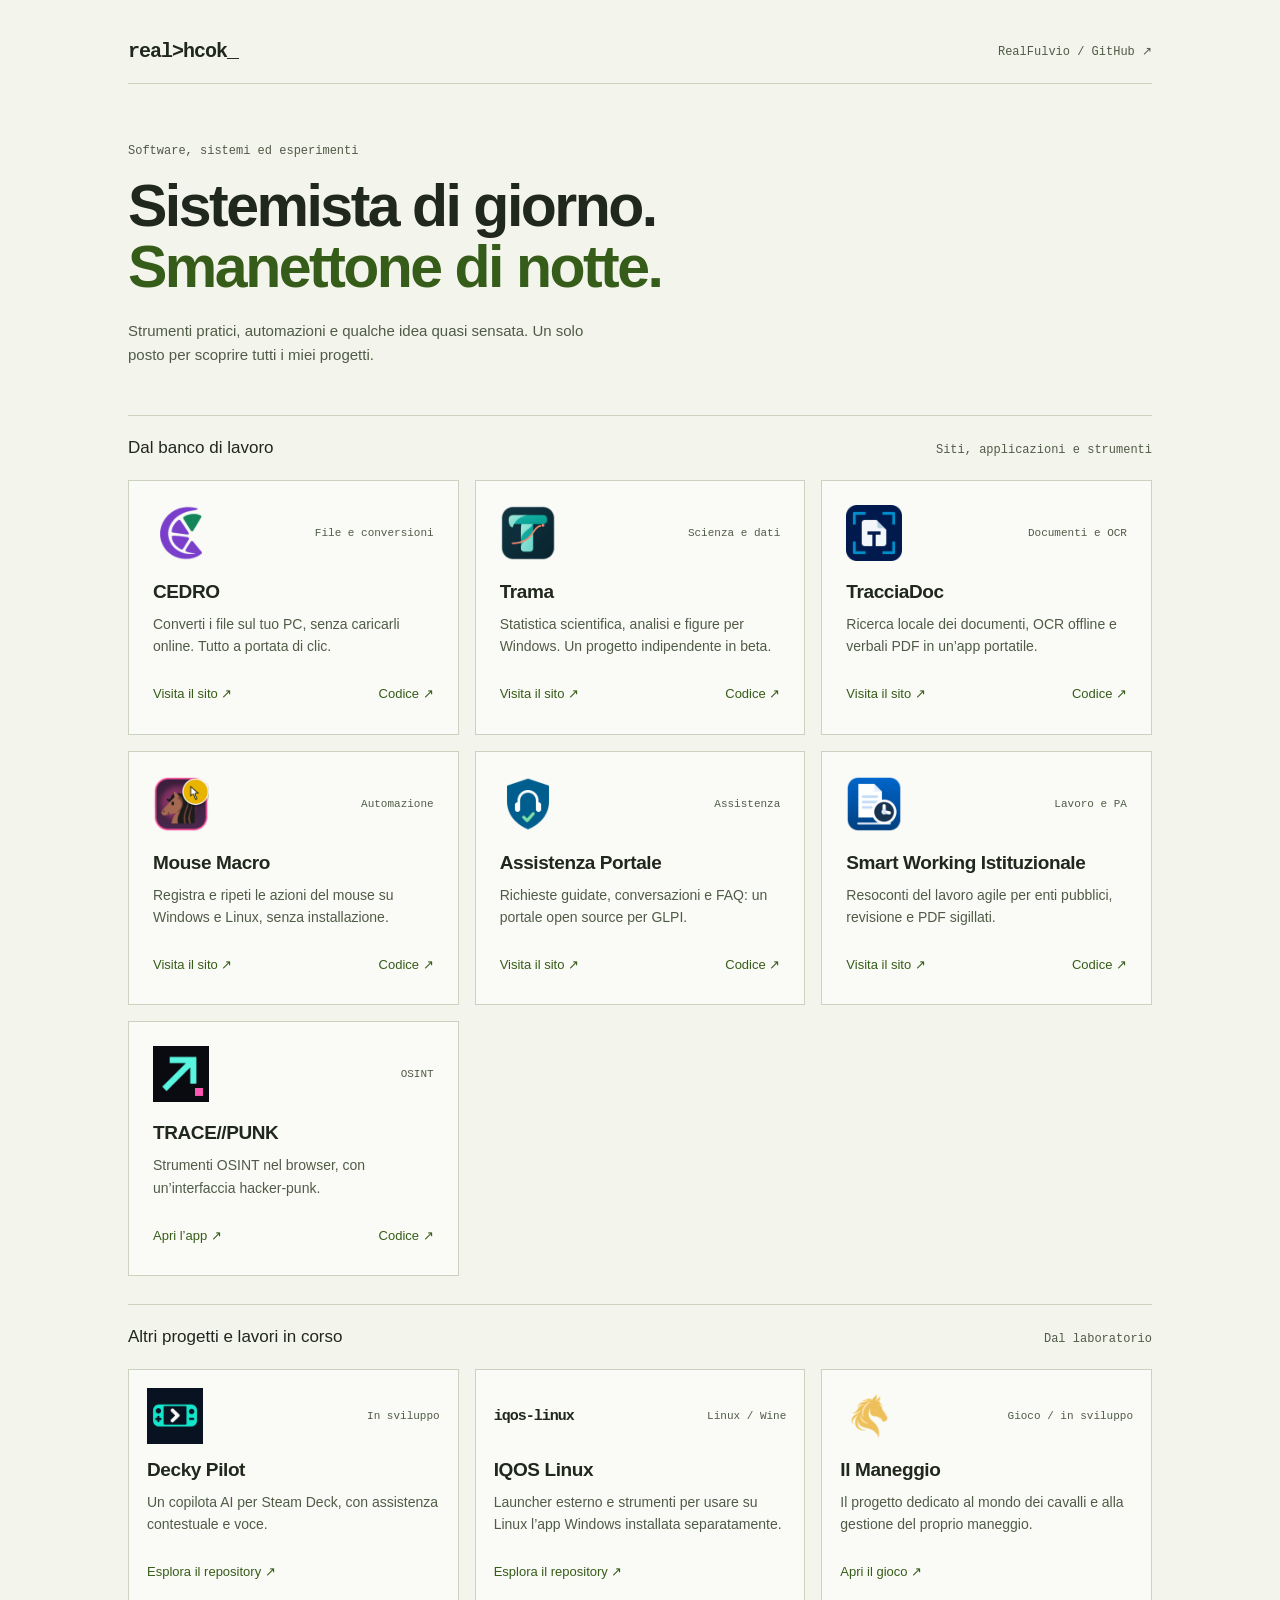
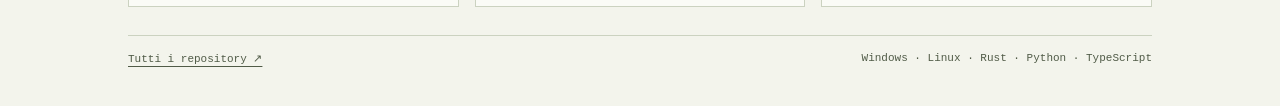
==== index.html @ bf6791dd "Publish RealFulvio Officina project portfolio" ====
<!doctype html>
<html lang="it">
<head>
<meta charset="utf-8">
<meta name="viewport" content="width=device-width, initial-scale=1">
<meta name="color-scheme" content="light dark">
<title>RealFulvio — software, sistemi ed esperimenti</title>
<meta name="description" content="L’officina di RealFulvio: CEDRO, Trama, TracciaDoc, automazioni, strumenti open source e progetti in sviluppo.">
<link rel="canonical" href="https://realfulvio.github.io/">
<meta property="og:title" content="RealFulvio — l’officina software">
<meta property="og:description" content="Sistemista di giorno. Smanettone di notte. Scopri i miei progetti.">
<meta property="og:type" content="website">
<meta property="og:locale" content="it_IT">
<meta property="og:url" content="https://realfulvio.github.io/">
<link rel="icon" href="assets/favicon.svg" type="image/svg+xml">
<link rel="stylesheet" href="styles.css">
</head>
<body>
<a class="skip-link" href="#progetti">Vai ai progetti</a>
<main id="officina-loghi">
<header><span class="brand">real&gt;hcok_</span><a class="handle" href="https://github.com/realfulvio">RealFulvio / GitHub ↗</a></header>
<div class="hero" id="progetti-intro"><div class="eyebrow">Software, sistemi ed esperimenti</div><h1>Sistemista di giorno.<br><em>Smanettone di notte.</em></h1><p class="intro">Strumenti pratici, automazioni e qualche idea quasi sensata. Un solo posto per scoprire tutti i miei progetti.</p></div>
<section aria-labelledby="progetti"><div class="section-head"><h2 id="progetti">Dal banco di lavoro</h2><span class="small">Siti, applicazioni e strumenti</span></div>
<div class="grid">
<article><div class="project-top"><img src="assets/cedro.png" width="56" height="56" decoding="async" alt="Logo CEDRO"><span class="tag">File e conversioni</span></div><h3>CEDRO</h3><p>Converti i file sul tuo PC, senza caricarli online. Tutto a portata di clic.</p><div class="links"><a href="https://realfulvio.github.io/cedro/" aria-label="Visita il sito: CEDRO">Visita il sito ↗</a><a href="https://github.com/realfulvio/cedro" aria-label="Codice di CEDRO">Codice ↗</a></div></article>
<article><div class="project-top"><img src="assets/trama.png" width="56" height="56" decoding="async" alt="Logo Trama"><span class="tag">Scienza e dati</span></div><h3>Trama</h3><p>Statistica scientifica, analisi e figure per Windows. Un progetto indipendente in beta.</p><div class="links"><a href="https://realfulvio.github.io/trama-site/" aria-label="Visita il sito: Trama">Visita il sito ↗</a><a href="https://github.com/realfulvio/Trama" aria-label="Codice di Trama">Codice ↗</a></div></article>
<article><div class="project-top"><img src="assets/tracciadoc.png" width="56" height="56" decoding="async" alt="Logo TracciaDoc"><span class="tag">Documenti e OCR</span></div><h3>TracciaDoc</h3><p>Ricerca locale dei documenti, OCR offline e verbali PDF in un’app portatile.</p><div class="links"><a href="https://realfulvio.github.io/tracciadoc/" aria-label="Visita il sito: TracciaDoc">Visita il sito ↗</a><a href="https://github.com/realfulvio/tracciadoc" aria-label="Codice di TracciaDoc">Codice ↗</a></div></article>
<article><div class="project-top"><img src="assets/mouse-macro-stocazz-superpower.png" width="56" height="56" decoding="async" alt="Logo Mouse Macro"><span class="tag">Automazione</span></div><h3>Mouse Macro</h3><p>Registra e ripeti le azioni del mouse su Windows e Linux, senza installazione.</p><div class="links"><a href="https://realfulvio.github.io/mouse-macro-stocazz-superpower/" aria-label="Visita il sito: Mouse Macro">Visita il sito ↗</a><a href="https://github.com/realfulvio/mouse-macro-stocazz-superpower" aria-label="Codice di Mouse Macro">Codice ↗</a></div></article>
<article><div class="project-top"><img src="assets/assistenza-portale.png" width="56" height="56" decoding="async" alt="Logo Assistenza Portale"><span class="tag">Assistenza</span></div><h3>Assistenza Portale</h3><p>Richieste guidate, conversazioni e FAQ: un portale open source per GLPI.</p><div class="links"><a href="https://realfulvio.github.io/assistenza-portale/" aria-label="Visita il sito: Assistenza Portale">Visita il sito ↗</a><a href="https://github.com/realfulvio/assistenza-portale" aria-label="Codice di Assistenza Portale">Codice ↗</a></div></article>
<article><div class="project-top"><img src="assets/smart-working-istituzionale.png" width="56" height="56" decoding="async" alt="Icona Smart Working Istituzionale"><span class="tag">Lavoro e PA</span></div><h3>Smart Working Istituzionale</h3><p>Resoconti del lavoro agile per enti pubblici, revisione e PDF sigillati.</p><div class="links"><a href="https://realfulvio.github.io/smart-working-istituzionale/" aria-label="Visita il sito: Smart Working Istituzionale">Visita il sito ↗</a><a href="https://github.com/realfulvio/smart-working-istituzionale" aria-label="Codice di Smart Working Istituzionale">Codice ↗</a></div></article>
<article><div class="project-top"><img src="assets/tracepunk.png" width="56" height="56" decoding="async" alt="Icona TRACE//PUNK"><span class="tag">OSINT</span></div><h3>TRACE//PUNK</h3><p>Strumenti OSINT nel browser, con un’interfaccia hacker-punk.</p><div class="links"><a href="https://tracepunk.realhcok.workers.dev/" aria-label="Apri l’app: TRACE//PUNK">Apri l’app ↗</a><a href="https://github.com/realfulvio/tracepunk" aria-label="Codice di TRACE//PUNK">Codice ↗</a></div></article>
</div>
</section>
<section class="secondary" aria-labelledby="laboratorio"><div class="section-head"><h2 id="laboratorio">Altri progetti e lavori in corso</h2><span class="small">Dal laboratorio</span></div><div class="grid">
<article><div class="project-top"><img src="assets/decky-pilot.png" width="56" height="56" decoding="async" alt="Logo Decky Pilot"><span class="tag">In sviluppo</span></div><h3>Decky Pilot</h3><p>Un copilota AI per Steam Deck, con assistenza contestuale e voce.</p><div class="links"><a href="https://github.com/realfulvio/decky-pilot">Esplora il repository ↗</a></div></article>
<article><div class="project-top"><span class="wordmark">iqos-linux</span><span class="tag">Linux / Wine</span></div><h3>IQOS Linux</h3><p>Launcher esterno e strumenti per usare su Linux l’app Windows installata separatamente.</p><div class="links"><a href="https://github.com/realfulvio/iqos-linux">Esplora il repository ↗</a></div></article>
<article><div class="project-top"><img src="assets/il-maneggio.png" width="56" height="56" decoding="async" alt="Logo Il Maneggio"><span class="tag">Gioco / in sviluppo</span></div><h3>Il Maneggio</h3><p>Il progetto dedicato al mondo dei cavalli e alla gestione del proprio maneggio.</p><div class="links"><a href="https://il-maneggio.realhcok.workers.dev/">Apri il gioco ↗</a></div></article>
</div></section>
<footer><a href="https://github.com/realfulvio?tab=repositories">Tutti i repository ↗</a><span>Windows · Linux · Rust · Python · TypeScript</span></footer>
</main>
</body>
</html>
---- styles.css ----
:root{color-scheme:light dark}html{scroll-behavior:smooth}body{margin:0;background:light-dark(#f3f4ec,#141812)}

#officina-loghi{--paper:light-dark(#f3f4ec,#141812);--ink:light-dark(#20271d,#eff4e8);--muted:light-dark(#505b47,#b7c3aa);--line:light-dark(#cbd2c0,#3e4934);--lime:light-dark(#365c19,#d0f38c);--tile:light-dark(#fafbf6,#1a2016);font-family:Arial,sans-serif;background:var(--paper);color:var(--ink);padding:32px;box-sizing:border-box}
#officina-loghi *{box-sizing:border-box}#officina-loghi h1,#officina-loghi h2,#officina-loghi h3,#officina-loghi p{margin:0}#officina-loghi header{display:flex;align-items:center;justify-content:space-between;gap:16px;border-bottom:1px solid var(--line);padding-bottom:20px}#officina-loghi .brand{font:700 20px monospace;letter-spacing:-1px}#officina-loghi .handle{font:12px monospace;color:var(--muted)}#officina-loghi .hero{padding:42px 0 34px}#officina-loghi .eyebrow{font:12px monospace;color:var(--muted);margin-bottom:18px}#officina-loghi h1{font-size:clamp(35px,6vw,59px);line-height:1.04;letter-spacing:-2.5px;font-weight:700}#officina-loghi h1 em{color:var(--lime);font-style:normal}#officina-loghi .intro{max-width:460px;font-size:15px;line-height:1.6;margin-top:20px;color:var(--muted)}#officina-loghi .section-head{display:flex;justify-content:space-between;align-items:baseline;gap:16px;border-top:1px solid var(--line);padding:18px 0}#officina-loghi h2{font-size:17px;font-weight:500}#officina-loghi .small{font:11px monospace;color:var(--muted)}#officina-loghi .grid{display:grid;grid-template-columns:repeat(3,minmax(0,1fr));gap:12px}#officina-loghi article{background:var(--tile);padding:20px;border:1px solid var(--line);display:flex;flex-direction:column;min-width:0}#officina-loghi .project-top{display:flex;align-items:center;justify-content:space-between;gap:10px;margin-bottom:20px}#officina-loghi img{width:56px;height:56px;object-fit:contain;flex-shrink:0}#officina-loghi .tag{font:10px monospace;color:var(--muted);text-align:right}#officina-loghi h3{font-size:19px;letter-spacing:-.4px;overflow-wrap:anywhere}#officina-loghi article p{font-size:12px;line-height:1.6;color:var(--muted);margin:10px 0 20px;flex:1}#officina-loghi .links{font-size:12px;color:var(--lime);display:flex;justify-content:space-between;gap:10px}#officina-loghi .secondary{margin-top:28px}#officina-loghi .secondary article{padding:18px}#officina-loghi .secondary .project-top{margin-bottom:15px}#officina-loghi .wordmark{display:flex;align-items:center;height:56px;font:700 15px monospace;letter-spacing:-1px;color:var(--ink)}#officina-loghi footer{border-top:1px solid var(--line);margin-top:28px;padding-top:16px;display:flex;justify-content:space-between;gap:16px;font:11px monospace;color:var(--muted)}
@media(max-width:580px){#officina-loghi{padding:22px}#officina-loghi .grid{grid-template-columns:repeat(2,minmax(0,1fr))}#officina-loghi article{padding:15px}#officina-loghi h1{letter-spacing:-1.5px}#officina-loghi .project-top{flex-wrap:wrap}#officina-loghi .tag{text-align:left}#officina-loghi img{width:48px;height:48px}#officina-loghi .links{flex-wrap:wrap}#officina-loghi .section-head{flex-wrap:wrap}#officina-loghi footer{flex-wrap:wrap}}@media(max-width:360px){#officina-loghi .grid{grid-template-columns:1fr}}

#officina-loghi{max-width:1120px;margin:0 auto;padding:40px 48px}
#officina-loghi a{color:inherit;text-underline-offset:4px;text-decoration-thickness:1px}
#officina-loghi .handle{text-decoration:none}
#officina-loghi .links a{text-decoration:none;min-height:32px;display:inline-flex;align-items:center}
#officina-loghi a:hover{text-decoration:underline}
#officina-loghi a:focus-visible{outline:2px solid var(--lime);outline-offset:5px;border-radius:2px}
.skip-link{position:absolute;left:16px;top:12px;transform:translateY(-180%);padding:12px;background:light-dark(#20271d,#eff4e8);color:light-dark(#f3f4ec,#141812);z-index:2}
.skip-link:focus{transform:translateY(0)}
#officina-loghi .hero{padding:60px 0 48px}
#officina-loghi .grid{gap:16px}
#officina-loghi article{padding:24px}
#officina-loghi article p{font-size:14px}
#officina-loghi .tag{font-size:11px}
#officina-loghi .small{font-size:12px}
#officina-loghi .links{font-size:13px;flex-wrap:wrap}
#officina-loghi .section-head{padding:22px 0}
#officina-loghi .brand,#officina-loghi .handle{overflow-wrap:anywhere}
#officina-loghi .project-top{flex-wrap:wrap}
#officina-loghi .tag{text-align:left}
@media(max-width:760px){#officina-loghi{padding:28px}#officina-loghi .grid{grid-template-columns:repeat(2,minmax(0,1fr))}#officina-loghi article{padding:20px}}
@media(max-width:480px){#officina-loghi{padding:22px}#officina-loghi .hero{padding:40px 0 32px}#officina-loghi .grid{grid-template-columns:1fr}#officina-loghi header{align-items:flex-start;flex-wrap:wrap}#officina-loghi .project-top{flex-wrap:nowrap}#officina-loghi .tag{text-align:right}#officina-loghi img{width:56px;height:56px}#officina-loghi .section-head{align-items:flex-start}#officina-loghi footer{line-height:1.6}}
@media(prefers-reduced-motion:reduce){html{scroll-behavior:auto}}
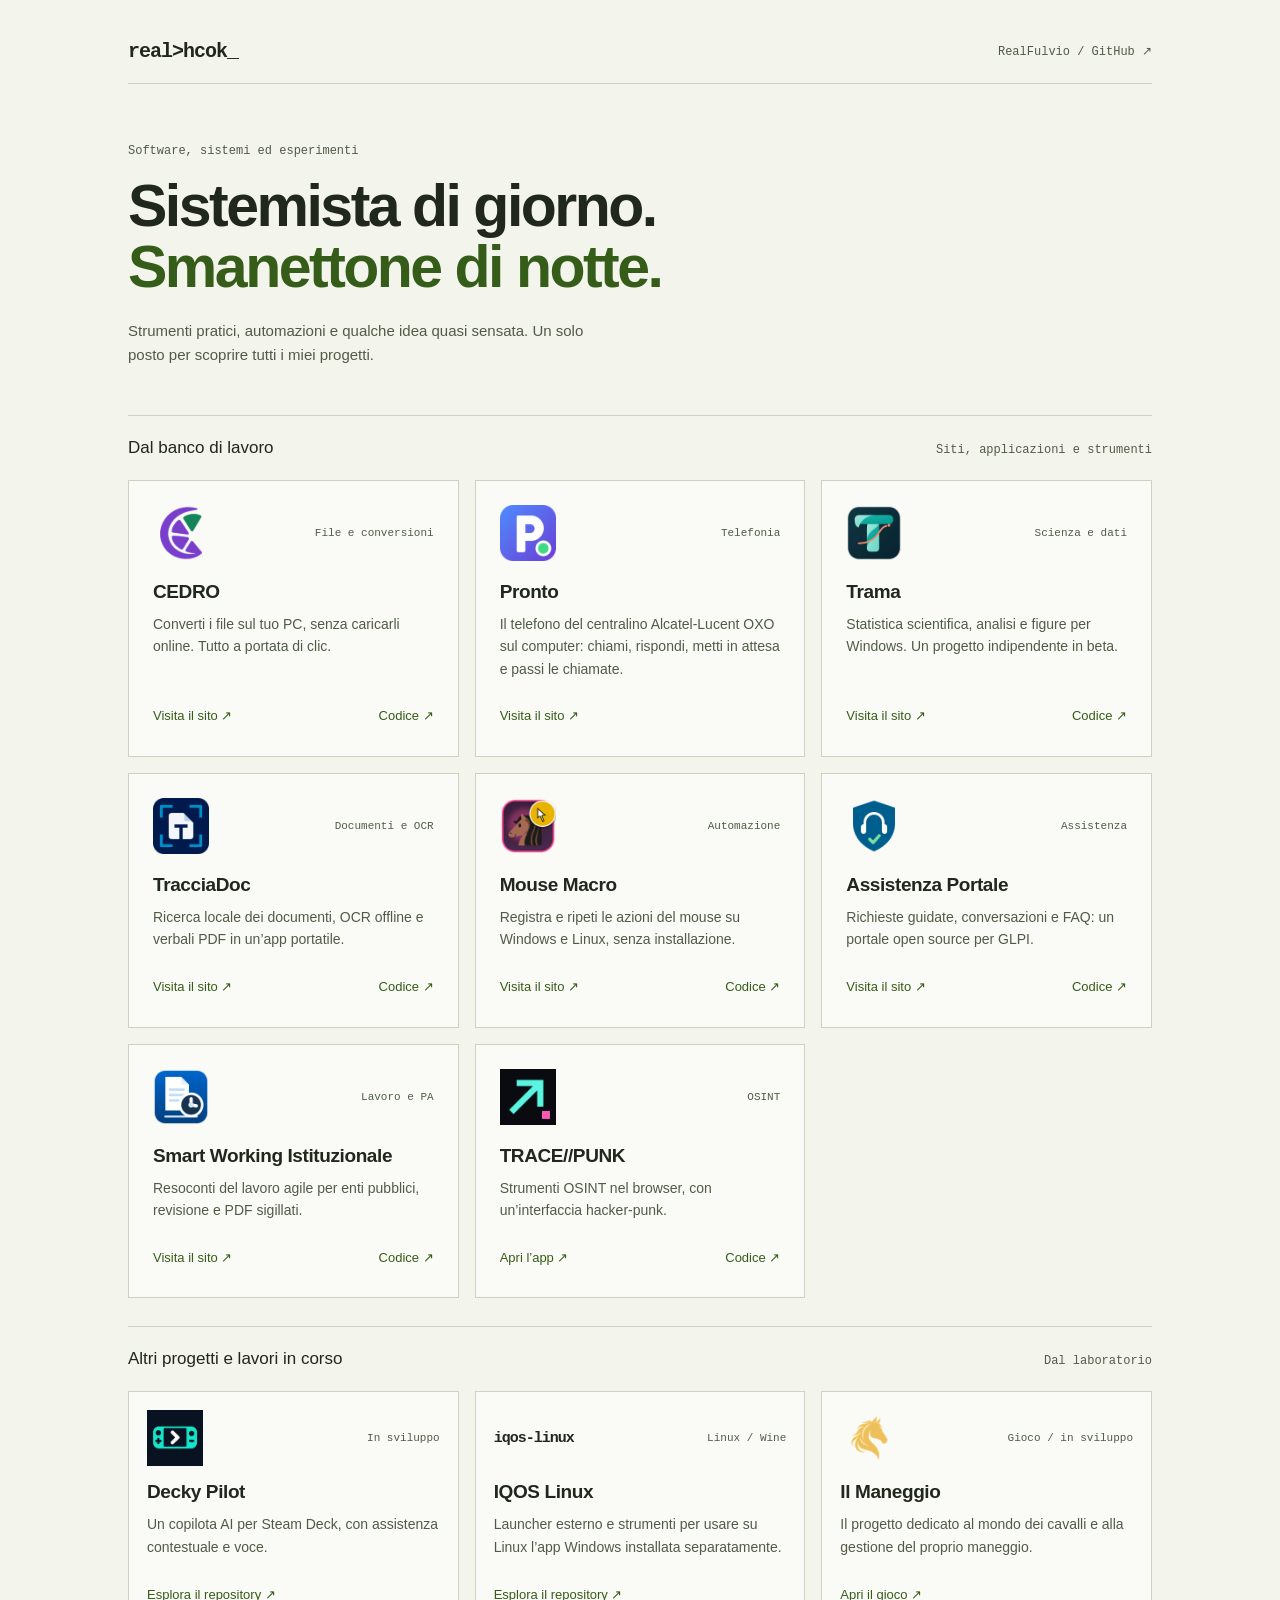
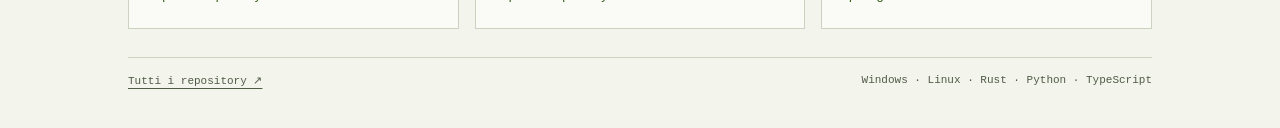
==== commit 18ec13eb: "Aggiunge Pronto tra i progetti Co-Authored-By: Claude Opus 5.5 <noreply@anthropic.com>" ====
--- a/index.html
+++ b/index.html
@@ -23,6 +23,7 @@
 <section aria-labelledby="progetti"><div class="section-head"><h2 id="progetti">Dal banco di lavoro</h2><span class="small">Siti, applicazioni e strumenti</span></div>
 <div class="grid">
 <article><div class="project-top"><img src="assets/cedro.png" width="56" height="56" decoding="async" alt="Logo CEDRO"><span class="tag">File e conversioni</span></div><h3>CEDRO</h3><p>Converti i file sul tuo PC, senza caricarli online. Tutto a portata di clic.</p><div class="links"><a href="https://realfulvio.github.io/cedro/" aria-label="Visita il sito: CEDRO">Visita il sito ↗</a><a href="https://github.com/realfulvio/cedro" aria-label="Codice di CEDRO">Codice ↗</a></div></article>
+<article><div class="project-top"><img src="assets/pronto.png" width="56" height="56" decoding="async" alt="Logo Pronto"><span class="tag">Telefonia</span></div><h3>Pronto</h3><p>Il telefono del centralino Alcatel-Lucent OXO sul computer: chiami, rispondi, metti in attesa e passi le chiamate.</p><div class="links"><a href="https://realfulvio.github.io/pronto-rilasci/" aria-label="Visita il sito: Pronto">Visita il sito ↗</a></div></article>
 <article><div class="project-top"><img src="assets/trama.png" width="56" height="56" decoding="async" alt="Logo Trama"><span class="tag">Scienza e dati</span></div><h3>Trama</h3><p>Statistica scientifica, analisi e figure per Windows. Un progetto indipendente in beta.</p><div class="links"><a href="https://realfulvio.github.io/trama-site/" aria-label="Visita il sito: Trama">Visita il sito ↗</a><a href="https://github.com/realfulvio/Trama" aria-label="Codice di Trama">Codice ↗</a></div></article>
 <article><div class="project-top"><img src="assets/tracciadoc.png" width="56" height="56" decoding="async" alt="Logo TracciaDoc"><span class="tag">Documenti e OCR</span></div><h3>TracciaDoc</h3><p>Ricerca locale dei documenti, OCR offline e verbali PDF in un’app portatile.</p><div class="links"><a href="https://realfulvio.github.io/tracciadoc/" aria-label="Visita il sito: TracciaDoc">Visita il sito ↗</a><a href="https://github.com/realfulvio/tracciadoc" aria-label="Codice di TracciaDoc">Codice ↗</a></div></article>
 <article><div class="project-top"><img src="assets/mouse-macro-stocazz-superpower.png" width="56" height="56" decoding="async" alt="Logo Mouse Macro"><span class="tag">Automazione</span></div><h3>Mouse Macro</h3><p>Registra e ripeti le azioni del mouse su Windows e Linux, senza installazione.</p><div class="links"><a href="https://realfulvio.github.io/mouse-macro-stocazz-superpower/" aria-label="Visita il sito: Mouse Macro">Visita il sito ↗</a><a href="https://github.com/realfulvio/mouse-macro-stocazz-superpower" aria-label="Codice di Mouse Macro">Codice ↗</a></div></article>
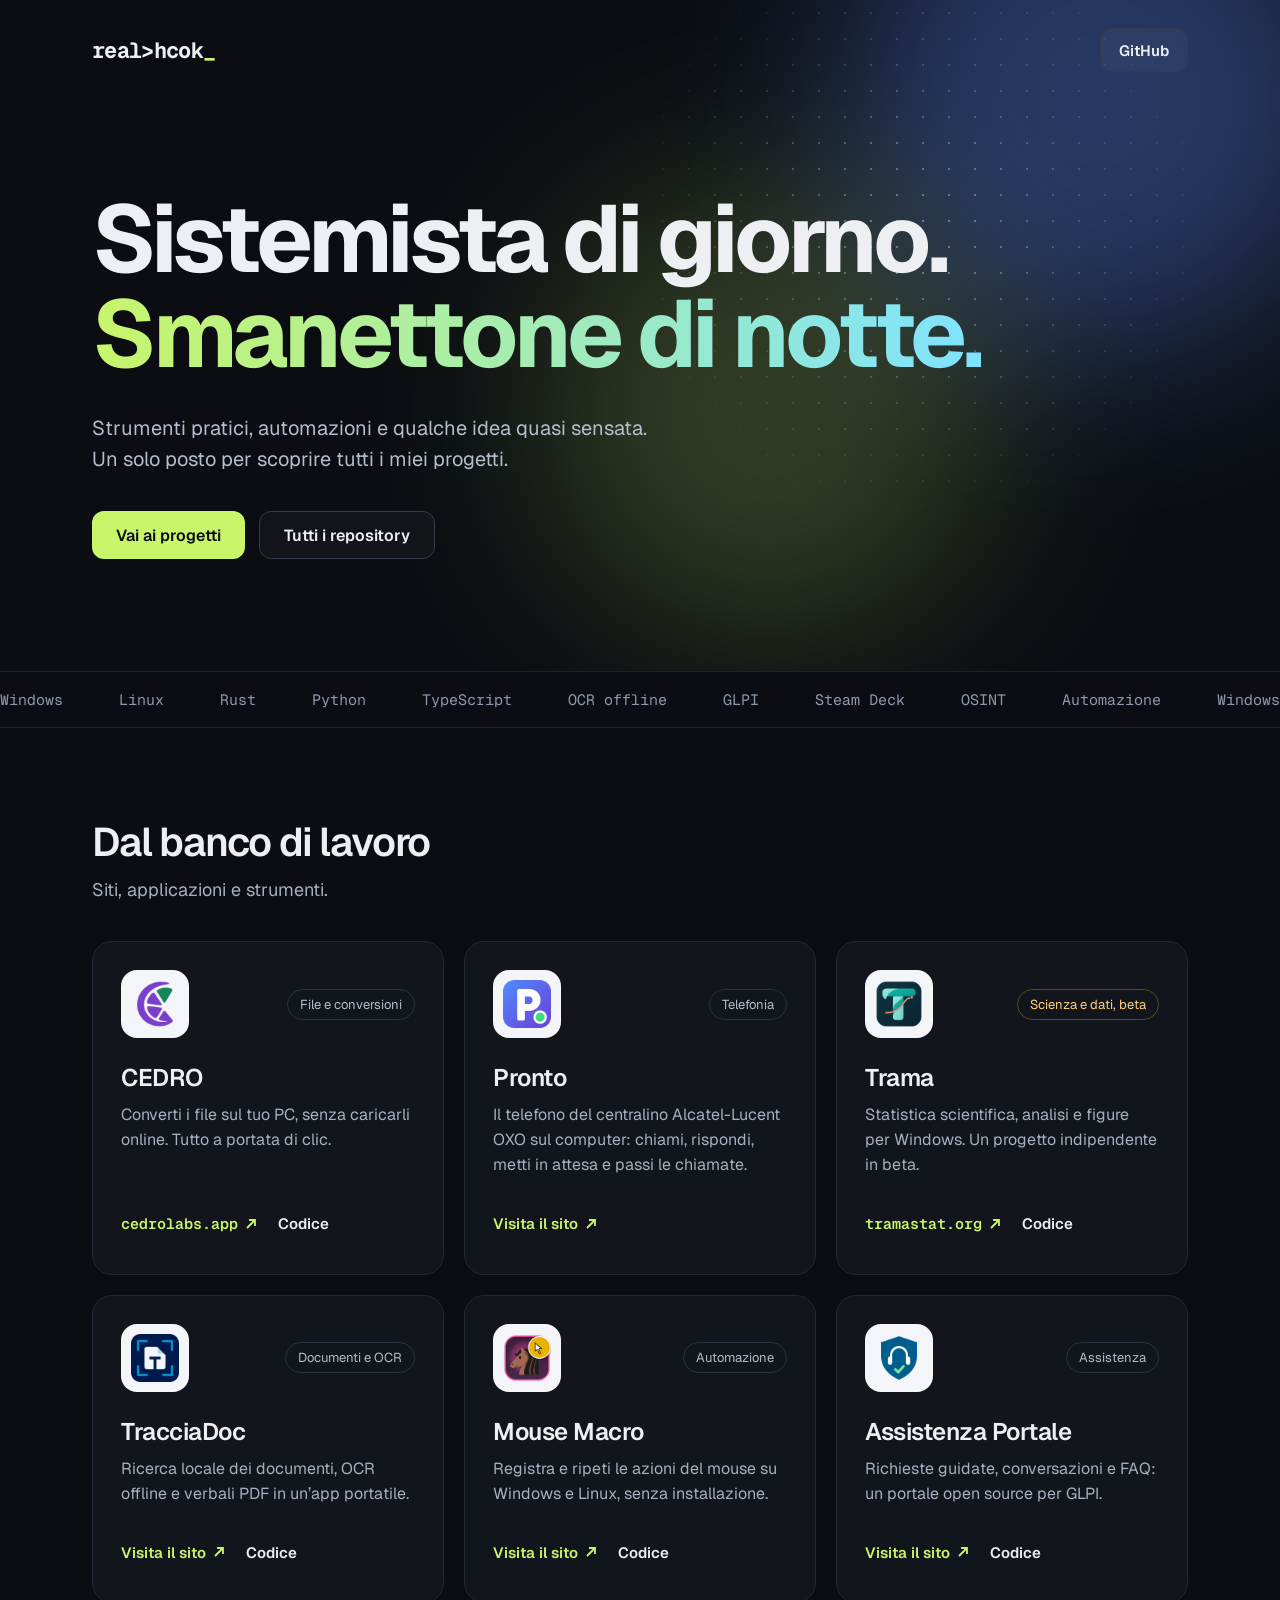
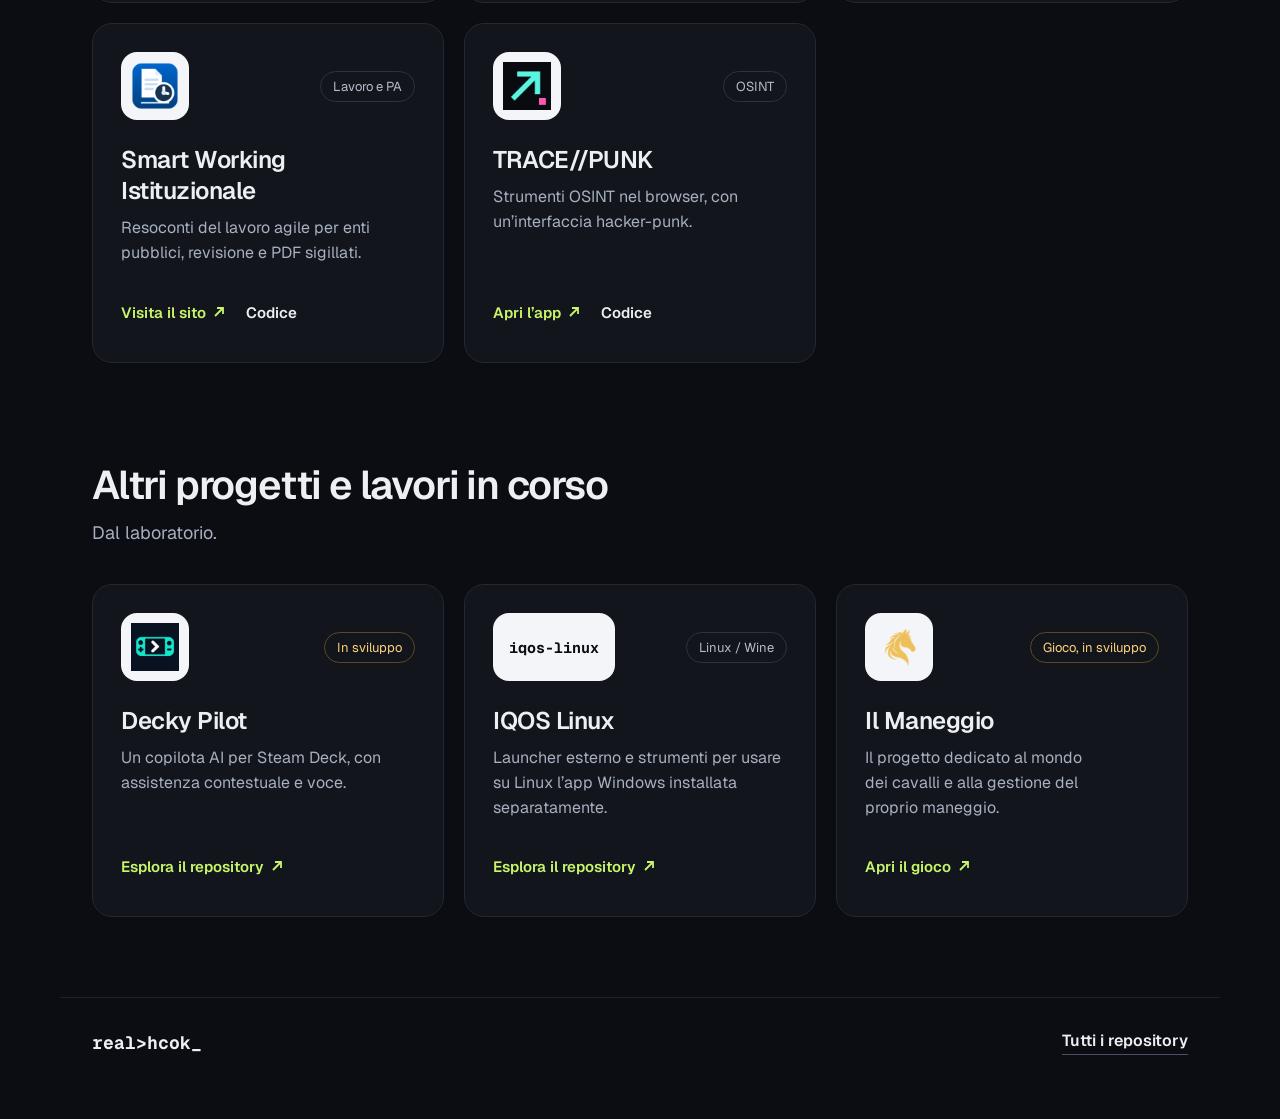
==== commit 4247695e: "Nuova home: grafica scura con loghi e animazioni - link diretti ai domini dedicati di CEDRO (cedrola" ====
--- a/index.html
+++ b/index.html
@@ -3,41 +3,153 @@
 <head>
 <meta charset="utf-8">
 <meta name="viewport" content="width=device-width, initial-scale=1">
-<meta name="color-scheme" content="light dark">
+<meta name="color-scheme" content="dark">
+<meta name="theme-color" content="#0B0D12">
 <title>RealFulvio — software, sistemi ed esperimenti</title>
 <meta name="description" content="L’officina di RealFulvio: CEDRO, Trama, TracciaDoc, automazioni, strumenti open source e progetti in sviluppo.">
-<link rel="canonical" href="https://realfulvio.github.io/">
+<link rel="canonical" href="https://realhcok.com/">
 <meta property="og:title" content="RealFulvio — l’officina software">
 <meta property="og:description" content="Sistemista di giorno. Smanettone di notte. Scopri i miei progetti.">
 <meta property="og:type" content="website">
 <meta property="og:locale" content="it_IT">
-<meta property="og:url" content="https://realfulvio.github.io/">
+<meta property="og:url" content="https://realhcok.com/">
 <link rel="icon" href="assets/favicon.svg" type="image/svg+xml">
+<link rel="preconnect" href="https://fonts.googleapis.com">
+<link rel="preconnect" href="https://fonts.gstatic.com" crossorigin>
+<link href="https://fonts.googleapis.com/css2?family=Geist:wght@400;500;600;700&family=Geist+Mono:wght@500;700&display=swap" rel="stylesheet">
 <link rel="stylesheet" href="styles.css">
 </head>
 <body>
 <a class="skip-link" href="#progetti">Vai ai progetti</a>
-<main id="officina-loghi">
-<header><span class="brand">real&gt;hcok_</span><a class="handle" href="https://github.com/realfulvio">RealFulvio / GitHub ↗</a></header>
-<div class="hero" id="progetti-intro"><div class="eyebrow">Software, sistemi ed esperimenti</div><h1>Sistemista di giorno.<br><em>Smanettone di notte.</em></h1><p class="intro">Strumenti pratici, automazioni e qualche idea quasi sensata. Un solo posto per scoprire tutti i miei progetti.</p></div>
-<section aria-labelledby="progetti"><div class="section-head"><h2 id="progetti">Dal banco di lavoro</h2><span class="small">Siti, applicazioni e strumenti</span></div>
-<div class="grid">
-<article><div class="project-top"><img src="assets/cedro.png" width="56" height="56" decoding="async" alt="Logo CEDRO"><span class="tag">File e conversioni</span></div><h3>CEDRO</h3><p>Converti i file sul tuo PC, senza caricarli online. Tutto a portata di clic.</p><div class="links"><a href="https://realfulvio.github.io/cedro/" aria-label="Visita il sito: CEDRO">Visita il sito ↗</a><a href="https://github.com/realfulvio/cedro" aria-label="Codice di CEDRO">Codice ↗</a></div></article>
-<article><div class="project-top"><img src="assets/pronto.png" width="56" height="56" decoding="async" alt="Logo Pronto"><span class="tag">Telefonia</span></div><h3>Pronto</h3><p>Il telefono del centralino Alcatel-Lucent OXO sul computer: chiami, rispondi, metti in attesa e passi le chiamate.</p><div class="links"><a href="https://realfulvio.github.io/pronto-rilasci/" aria-label="Visita il sito: Pronto">Visita il sito ↗</a></div></article>
-<article><div class="project-top"><img src="assets/trama.png" width="56" height="56" decoding="async" alt="Logo Trama"><span class="tag">Scienza e dati</span></div><h3>Trama</h3><p>Statistica scientifica, analisi e figure per Windows. Un progetto indipendente in beta.</p><div class="links"><a href="https://realfulvio.github.io/trama-site/" aria-label="Visita il sito: Trama">Visita il sito ↗</a><a href="https://github.com/realfulvio/Trama" aria-label="Codice di Trama">Codice ↗</a></div></article>
-<article><div class="project-top"><img src="assets/tracciadoc.png" width="56" height="56" decoding="async" alt="Logo TracciaDoc"><span class="tag">Documenti e OCR</span></div><h3>TracciaDoc</h3><p>Ricerca locale dei documenti, OCR offline e verbali PDF in un’app portatile.</p><div class="links"><a href="https://realfulvio.github.io/tracciadoc/" aria-label="Visita il sito: TracciaDoc">Visita il sito ↗</a><a href="https://github.com/realfulvio/tracciadoc" aria-label="Codice di TracciaDoc">Codice ↗</a></div></article>
-<article><div class="project-top"><img src="assets/mouse-macro-stocazz-superpower.png" width="56" height="56" decoding="async" alt="Logo Mouse Macro"><span class="tag">Automazione</span></div><h3>Mouse Macro</h3><p>Registra e ripeti le azioni del mouse su Windows e Linux, senza installazione.</p><div class="links"><a href="https://realfulvio.github.io/mouse-macro-stocazz-superpower/" aria-label="Visita il sito: Mouse Macro">Visita il sito ↗</a><a href="https://github.com/realfulvio/mouse-macro-stocazz-superpower" aria-label="Codice di Mouse Macro">Codice ↗</a></div></article>
-<article><div class="project-top"><img src="assets/assistenza-portale.png" width="56" height="56" decoding="async" alt="Logo Assistenza Portale"><span class="tag">Assistenza</span></div><h3>Assistenza Portale</h3><p>Richieste guidate, conversazioni e FAQ: un portale open source per GLPI.</p><div class="links"><a href="https://realfulvio.github.io/assistenza-portale/" aria-label="Visita il sito: Assistenza Portale">Visita il sito ↗</a><a href="https://github.com/realfulvio/assistenza-portale" aria-label="Codice di Assistenza Portale">Codice ↗</a></div></article>
-<article><div class="project-top"><img src="assets/smart-working-istituzionale.png" width="56" height="56" decoding="async" alt="Icona Smart Working Istituzionale"><span class="tag">Lavoro e PA</span></div><h3>Smart Working Istituzionale</h3><p>Resoconti del lavoro agile per enti pubblici, revisione e PDF sigillati.</p><div class="links"><a href="https://realfulvio.github.io/smart-working-istituzionale/" aria-label="Visita il sito: Smart Working Istituzionale">Visita il sito ↗</a><a href="https://github.com/realfulvio/smart-working-istituzionale" aria-label="Codice di Smart Working Istituzionale">Codice ↗</a></div></article>
-<article><div class="project-top"><img src="assets/tracepunk.png" width="56" height="56" decoding="async" alt="Icona TRACE//PUNK"><span class="tag">OSINT</span></div><h3>TRACE//PUNK</h3><p>Strumenti OSINT nel browser, con un’interfaccia hacker-punk.</p><div class="links"><a href="https://tracepunk.realhcok.workers.dev/" aria-label="Apri l’app: TRACE//PUNK">Apri l’app ↗</a><a href="https://github.com/realfulvio/tracepunk" aria-label="Codice di TRACE//PUNK">Codice ↗</a></div></article>
+
+<section class="d-hero">
+<div class="d-aura d-aura1" aria-hidden="true"></div>
+<div class="d-aura d-aura2" aria-hidden="true"></div>
+<div class="d-dots" aria-hidden="true"></div>
+<header class="d-wrap d-header">
+<div class="d-mono d-brand">real&gt;hcok<span class="d-cursor">_</span></div>
+<a class="d-btn d-btn2 d-btn-sm" href="https://github.com/realfulvio">GitHub</a>
+</header>
+<div class="d-wrap d-herobody">
+<h1>
+<span class="d-in" style="animation-delay:.05s">Sistemista di giorno.</span>
+<span class="d-in" style="animation-delay:.22s"><span class="d-shine">Smanettone di notte.</span></span>
+</h1>
+<p class="d-in d-lead" style="animation-delay:.4s">Strumenti pratici, automazioni e qualche idea quasi sensata. Un solo posto per scoprire tutti i miei progetti.</p>
+<div class="d-in d-cta" style="animation-delay:.55s">
+<a class="d-btn d-btn1" href="#progetti">Vai ai progetti</a>
+<a class="d-btn d-btn2" href="https://github.com/realfulvio?tab=repositories">Tutti i repository</a>
+</div>
 </div>
 </section>
-<section class="secondary" aria-labelledby="laboratorio"><div class="section-head"><h2 id="laboratorio">Altri progetti e lavori in corso</h2><span class="small">Dal laboratorio</span></div><div class="grid">
-<article><div class="project-top"><img src="assets/decky-pilot.png" width="56" height="56" decoding="async" alt="Logo Decky Pilot"><span class="tag">In sviluppo</span></div><h3>Decky Pilot</h3><p>Un copilota AI per Steam Deck, con assistenza contestuale e voce.</p><div class="links"><a href="https://github.com/realfulvio/decky-pilot">Esplora il repository ↗</a></div></article>
-<article><div class="project-top"><span class="wordmark">iqos-linux</span><span class="tag">Linux / Wine</span></div><h3>IQOS Linux</h3><p>Launcher esterno e strumenti per usare su Linux l’app Windows installata separatamente.</p><div class="links"><a href="https://github.com/realfulvio/iqos-linux">Esplora il repository ↗</a></div></article>
-<article><div class="project-top"><img src="assets/il-maneggio.png" width="56" height="56" decoding="async" alt="Logo Il Maneggio"><span class="tag">Gioco / in sviluppo</span></div><h3>Il Maneggio</h3><p>Il progetto dedicato al mondo dei cavalli e alla gestione del proprio maneggio.</p><div class="links"><a href="https://il-maneggio.realhcok.workers.dev/">Apri il gioco ↗</a></div></article>
-</div></section>
-<footer><a href="https://github.com/realfulvio?tab=repositories">Tutti i repository ↗</a><span>Windows · Linux · Rust · Python · TypeScript</span></footer>
+
+<div class="d-marquee" aria-hidden="true">
+<div class="d-track d-mono">
+<span>Windows</span><span>Linux</span><span>Rust</span><span>Python</span><span>TypeScript</span><span>OCR offline</span><span>GLPI</span><span>Steam Deck</span><span>OSINT</span><span>Automazione</span>
+<span>Windows</span><span>Linux</span><span>Rust</span><span>Python</span><span>TypeScript</span><span>OCR offline</span><span>GLPI</span><span>Steam Deck</span><span>OSINT</span><span>Automazione</span>
+</div>
+</div>
+
+<main>
+<section class="d-wrap d-sec" aria-labelledby="progetti">
+<h2 id="progetti">Dal banco di lavoro</h2>
+<p class="d-sub">Siti, applicazioni e strumenti.</p>
+<div class="d-grid">
+
+<article class="d-card" style="animation-delay:.05s">
+<div class="d-top"><div class="d-logo"><img src="assets/cedro.png" width="48" height="48" decoding="async" alt="Logo CEDRO"></div><span class="d-tag">File e conversioni</span></div>
+<h3>CEDRO</h3>
+<p>Converti i file sul tuo PC, senza caricarli online. Tutto a portata di clic.</p>
+<div class="d-links"><a class="d-main d-dom" href="https://cedrolabs.app/" aria-label="Visita il sito di CEDRO: cedrolabs.app">cedrolabs.app<svg width="14" height="14" viewBox="0 0 14 14" fill="none" stroke="currentColor" stroke-width="1.8" aria-hidden="true"><path d="M3 11L11 3M5 3h6v6"/></svg></a><a href="https://github.com/realfulvio/cedro" aria-label="Codice di CEDRO">Codice</a></div>
+</article>
+
+<article class="d-card" style="animation-delay:.1s">
+<div class="d-top"><div class="d-logo"><img src="assets/pronto.png" width="48" height="48" decoding="async" alt="Logo Pronto"></div><span class="d-tag">Telefonia</span></div>
+<h3>Pronto</h3>
+<p>Il telefono del centralino Alcatel-Lucent OXO sul computer: chiami, rispondi, metti in attesa e passi le chiamate.</p>
+<div class="d-links"><a class="d-main" href="https://realhcok.com/pronto-rilasci/" aria-label="Visita il sito di Pronto">Visita il sito<svg width="14" height="14" viewBox="0 0 14 14" fill="none" stroke="currentColor" stroke-width="1.8" aria-hidden="true"><path d="M3 11L11 3M5 3h6v6"/></svg></a></div>
+</article>
+
+<article class="d-card" style="animation-delay:.15s">
+<div class="d-top"><div class="d-logo"><img src="assets/trama.png" width="48" height="48" decoding="async" alt="Logo Trama"></div><span class="d-tag d-tag-dev">Scienza e dati, beta</span></div>
+<h3>Trama</h3>
+<p>Statistica scientifica, analisi e figure per Windows. Un progetto indipendente in beta.</p>
+<div class="d-links"><a class="d-main d-dom" href="https://tramastat.org/" aria-label="Visita il sito di Trama: tramastat.org">tramastat.org<svg width="14" height="14" viewBox="0 0 14 14" fill="none" stroke="currentColor" stroke-width="1.8" aria-hidden="true"><path d="M3 11L11 3M5 3h6v6"/></svg></a><a href="https://github.com/realfulvio/Trama" aria-label="Codice di Trama">Codice</a></div>
+</article>
+
+<article class="d-card" style="animation-delay:.2s">
+<div class="d-top"><div class="d-logo"><img src="assets/tracciadoc.png" width="48" height="48" decoding="async" alt="Logo TracciaDoc"></div><span class="d-tag">Documenti e OCR</span></div>
+<h3>TracciaDoc</h3>
+<p>Ricerca locale dei documenti, OCR offline e verbali PDF in un’app portatile.</p>
+<div class="d-links"><a class="d-main" href="https://realhcok.com/tracciadoc/" aria-label="Visita il sito di TracciaDoc">Visita il sito<svg width="14" height="14" viewBox="0 0 14 14" fill="none" stroke="currentColor" stroke-width="1.8" aria-hidden="true"><path d="M3 11L11 3M5 3h6v6"/></svg></a><a href="https://github.com/realfulvio/tracciadoc" aria-label="Codice di TracciaDoc">Codice</a></div>
+</article>
+
+<article class="d-card" style="animation-delay:.25s">
+<div class="d-top"><div class="d-logo"><img src="assets/mouse-macro-stocazz-superpower.png" width="48" height="48" decoding="async" alt="Logo Mouse Macro"></div><span class="d-tag">Automazione</span></div>
+<h3>Mouse Macro</h3>
+<p>Registra e ripeti le azioni del mouse su Windows e Linux, senza installazione.</p>
+<div class="d-links"><a class="d-main" href="https://realhcok.com/mouse-macro-stocazz-superpower/" aria-label="Visita il sito di Mouse Macro">Visita il sito<svg width="14" height="14" viewBox="0 0 14 14" fill="none" stroke="currentColor" stroke-width="1.8" aria-hidden="true"><path d="M3 11L11 3M5 3h6v6"/></svg></a><a href="https://github.com/realfulvio/mouse-macro-stocazz-superpower" aria-label="Codice di Mouse Macro">Codice</a></div>
+</article>
+
+<article class="d-card" style="animation-delay:.3s">
+<div class="d-top"><div class="d-logo"><img src="assets/assistenza-portale.png" width="48" height="48" decoding="async" alt="Logo Assistenza Portale"></div><span class="d-tag">Assistenza</span></div>
+<h3>Assistenza Portale</h3>
+<p>Richieste guidate, conversazioni e FAQ: un portale open source per GLPI.</p>
+<div class="d-links"><a class="d-main" href="https://realhcok.com/assistenza-portale/" aria-label="Visita il sito di Assistenza Portale">Visita il sito<svg width="14" height="14" viewBox="0 0 14 14" fill="none" stroke="currentColor" stroke-width="1.8" aria-hidden="true"><path d="M3 11L11 3M5 3h6v6"/></svg></a><a href="https://github.com/realfulvio/assistenza-portale" aria-label="Codice di Assistenza Portale">Codice</a></div>
+</article>
+
+<article class="d-card" style="animation-delay:.35s">
+<div class="d-top"><div class="d-logo"><img src="assets/smart-working-istituzionale.png" width="48" height="48" decoding="async" alt="Icona Smart Working Istituzionale"></div><span class="d-tag">Lavoro e PA</span></div>
+<h3>Smart Working Istituzionale</h3>
+<p>Resoconti del lavoro agile per enti pubblici, revisione e PDF sigillati.</p>
+<div class="d-links"><a class="d-main" href="https://realhcok.com/smart-working-istituzionale/" aria-label="Visita il sito di Smart Working Istituzionale">Visita il sito<svg width="14" height="14" viewBox="0 0 14 14" fill="none" stroke="currentColor" stroke-width="1.8" aria-hidden="true"><path d="M3 11L11 3M5 3h6v6"/></svg></a><a href="https://github.com/realfulvio/smart-working-istituzionale" aria-label="Codice di Smart Working Istituzionale">Codice</a></div>
+</article>
+
+<article class="d-card" style="animation-delay:.4s">
+<div class="d-top"><div class="d-logo"><img src="assets/tracepunk.png" width="48" height="48" decoding="async" alt="Icona TRACE//PUNK"></div><span class="d-tag">OSINT</span></div>
+<h3>TRACE//PUNK</h3>
+<p>Strumenti OSINT nel browser, con un’interfaccia hacker-punk.</p>
+<div class="d-links"><a class="d-main" href="https://tracepunk.hcok-apps.workers.dev/" aria-label="Apri l’app TRACE//PUNK">Apri l’app<svg width="14" height="14" viewBox="0 0 14 14" fill="none" stroke="currentColor" stroke-width="1.8" aria-hidden="true"><path d="M3 11L11 3M5 3h6v6"/></svg></a><a href="https://github.com/realfulvio/tracepunk" aria-label="Codice di TRACE//PUNK">Codice</a></div>
+</article>
+
+</div>
+</section>
+
+<section class="d-wrap d-sec" aria-labelledby="laboratorio">
+<h2 id="laboratorio">Altri progetti e lavori in corso</h2>
+<p class="d-sub">Dal laboratorio.</p>
+<div class="d-grid">
+
+<article class="d-card" style="animation-delay:.45s">
+<div class="d-top"><div class="d-logo"><img src="assets/decky-pilot.png" width="48" height="48" decoding="async" alt="Logo Decky Pilot"></div><span class="d-tag d-tag-dev">In sviluppo</span></div>
+<h3>Decky Pilot</h3>
+<p>Un copilota AI per Steam Deck, con assistenza contestuale e voce.</p>
+<div class="d-links"><a class="d-main" href="https://github.com/realfulvio/decky-pilot">Esplora il repository<svg width="14" height="14" viewBox="0 0 14 14" fill="none" stroke="currentColor" stroke-width="1.8" aria-hidden="true"><path d="M3 11L11 3M5 3h6v6"/></svg></a></div>
+</article>
+
+<article class="d-card" style="animation-delay:.5s">
+<div class="d-top"><div class="d-logo d-mono d-wordmark">iqos-linux</div><span class="d-tag">Linux / Wine</span></div>
+<h3>IQOS Linux</h3>
+<p>Launcher esterno e strumenti per usare su Linux l’app Windows installata separatamente.</p>
+<div class="d-links"><a class="d-main" href="https://github.com/realfulvio/iqos-linux">Esplora il repository<svg width="14" height="14" viewBox="0 0 14 14" fill="none" stroke="currentColor" stroke-width="1.8" aria-hidden="true"><path d="M3 11L11 3M5 3h6v6"/></svg></a></div>
+</article>
+
+<article class="d-card" style="animation-delay:.55s">
+<div class="d-top"><div class="d-logo"><img src="assets/il-maneggio.png" width="48" height="48" decoding="async" alt="Logo Il Maneggio"></div><span class="d-tag d-tag-dev">Gioco, in sviluppo</span></div>
+<h3>Il Maneggio</h3>
+<p>Il progetto dedicato al mondo dei cavalli e alla gestione del proprio maneggio.</p>
+<div class="d-links"><a class="d-main" href="https://il-maneggio.hcok-apps.workers.dev/">Apri il gioco<svg width="14" height="14" viewBox="0 0 14 14" fill="none" stroke="currentColor" stroke-width="1.8" aria-hidden="true"><path d="M3 11L11 3M5 3h6v6"/></svg></a></div>
+</article>
+
+</div>
+</section>
 </main>
+
+<footer class="d-wrap d-foot">
+<div class="d-mono d-brand-sm">real&gt;hcok_</div>
+<a href="https://github.com/realfulvio?tab=repositories">Tutti i repository</a>
+</footer>
+
+<script src="script.js" defer></script>
 </body>
 </html>
--- a/styles.css
+++ b/styles.css
@@ -1,28 +1,83 @@
-:root{color-scheme:light dark}html{scroll-behavior:smooth}body{margin:0;background:light-dark(#f3f4ec,#141812)}
+:root{color-scheme:dark}
+html{scroll-behavior:smooth}
+body{margin:0;background:#0B0D12;color:#EDEFF3;font-family:'Geist',system-ui,-apple-system,'Segoe UI',sans-serif;overflow-x:hidden}
+*{box-sizing:border-box}
+h1,h2,h3,p{margin:0}
+.d-mono{font-family:'Geist Mono',ui-monospace,SFMono-Regular,Menlo,monospace}
+.d-wrap{max-width:1160px;margin:0 auto;padding-left:32px;padding-right:32px}
 
-#officina-loghi{--paper:light-dark(#f3f4ec,#141812);--ink:light-dark(#20271d,#eff4e8);--muted:light-dark(#505b47,#b7c3aa);--line:light-dark(#cbd2c0,#3e4934);--lime:light-dark(#365c19,#d0f38c);--tile:light-dark(#fafbf6,#1a2016);font-family:Arial,sans-serif;background:var(--paper);color:var(--ink);padding:32px;box-sizing:border-box}
-#officina-loghi *{box-sizing:border-box}#officina-loghi h1,#officina-loghi h2,#officina-loghi h3,#officina-loghi p{margin:0}#officina-loghi header{display:flex;align-items:center;justify-content:space-between;gap:16px;border-bottom:1px solid var(--line);padding-bottom:20px}#officina-loghi .brand{font:700 20px monospace;letter-spacing:-1px}#officina-loghi .handle{font:12px monospace;color:var(--muted)}#officina-loghi .hero{padding:42px 0 34px}#officina-loghi .eyebrow{font:12px monospace;color:var(--muted);margin-bottom:18px}#officina-loghi h1{font-size:clamp(35px,6vw,59px);line-height:1.04;letter-spacing:-2.5px;font-weight:700}#officina-loghi h1 em{color:var(--lime);font-style:normal}#officina-loghi .intro{max-width:460px;font-size:15px;line-height:1.6;margin-top:20px;color:var(--muted)}#officina-loghi .section-head{display:flex;justify-content:space-between;align-items:baseline;gap:16px;border-top:1px solid var(--line);padding:18px 0}#officina-loghi h2{font-size:17px;font-weight:500}#officina-loghi .small{font:11px monospace;color:var(--muted)}#officina-loghi .grid{display:grid;grid-template-columns:repeat(3,minmax(0,1fr));gap:12px}#officina-loghi article{background:var(--tile);padding:20px;border:1px solid var(--line);display:flex;flex-direction:column;min-width:0}#officina-loghi .project-top{display:flex;align-items:center;justify-content:space-between;gap:10px;margin-bottom:20px}#officina-loghi img{width:56px;height:56px;object-fit:contain;flex-shrink:0}#officina-loghi .tag{font:10px monospace;color:var(--muted);text-align:right}#officina-loghi h3{font-size:19px;letter-spacing:-.4px;overflow-wrap:anywhere}#officina-loghi article p{font-size:12px;line-height:1.6;color:var(--muted);margin:10px 0 20px;flex:1}#officina-loghi .links{font-size:12px;color:var(--lime);display:flex;justify-content:space-between;gap:10px}#officina-loghi .secondary{margin-top:28px}#officina-loghi .secondary article{padding:18px}#officina-loghi .secondary .project-top{margin-bottom:15px}#officina-loghi .wordmark{display:flex;align-items:center;height:56px;font:700 15px monospace;letter-spacing:-1px;color:var(--ink)}#officina-loghi footer{border-top:1px solid var(--line);margin-top:28px;padding-top:16px;display:flex;justify-content:space-between;gap:16px;font:11px monospace;color:var(--muted)}
-@media(max-width:580px){#officina-loghi{padding:22px}#officina-loghi .grid{grid-template-columns:repeat(2,minmax(0,1fr))}#officina-loghi article{padding:15px}#officina-loghi h1{letter-spacing:-1.5px}#officina-loghi .project-top{flex-wrap:wrap}#officina-loghi .tag{text-align:left}#officina-loghi img{width:48px;height:48px}#officina-loghi .links{flex-wrap:wrap}#officina-loghi .section-head{flex-wrap:wrap}#officina-loghi footer{flex-wrap:wrap}}@media(max-width:360px){#officina-loghi .grid{grid-template-columns:1fr}}
+.skip-link{position:absolute;left:16px;top:12px;transform:translateY(-180%);padding:12px;background:#C8F56A;color:#0B0D12;z-index:5;font-weight:600}
+.skip-link:focus{transform:translateY(0)}
 
-#officina-loghi{max-width:1120px;margin:0 auto;padding:40px 48px}
-#officina-loghi a{color:inherit;text-underline-offset:4px;text-decoration-thickness:1px}
-#officina-loghi .handle{text-decoration:none}
-#officina-loghi .links a{text-decoration:none;min-height:32px;display:inline-flex;align-items:center}
-#officina-loghi a:hover{text-decoration:underline}
-#officina-loghi a:focus-visible{outline:2px solid var(--lime);outline-offset:5px;border-radius:2px}
-.skip-link{position:absolute;left:16px;top:12px;transform:translateY(-180%);padding:12px;background:light-dark(#20271d,#eff4e8);color:light-dark(#f3f4ec,#141812);z-index:2}
-.skip-link:focus{transform:translateY(0)}
-#officina-loghi .hero{padding:60px 0 48px}
-#officina-loghi .grid{gap:16px}
-#officina-loghi article{padding:24px}
-#officina-loghi article p{font-size:14px}
-#officina-loghi .tag{font-size:11px}
-#officina-loghi .small{font-size:12px}
-#officina-loghi .links{font-size:13px;flex-wrap:wrap}
-#officina-loghi .section-head{padding:22px 0}
-#officina-loghi .brand,#officina-loghi .handle{overflow-wrap:anywhere}
-#officina-loghi .project-top{flex-wrap:wrap}
-#officina-loghi .tag{text-align:left}
-@media(max-width:760px){#officina-loghi{padding:28px}#officina-loghi .grid{grid-template-columns:repeat(2,minmax(0,1fr))}#officina-loghi article{padding:20px}}
-@media(max-width:480px){#officina-loghi{padding:22px}#officina-loghi .hero{padding:40px 0 32px}#officina-loghi .grid{grid-template-columns:1fr}#officina-loghi header{align-items:flex-start;flex-wrap:wrap}#officina-loghi .project-top{flex-wrap:nowrap}#officina-loghi .tag{text-align:right}#officina-loghi img{width:56px;height:56px}#officina-loghi .section-head{align-items:flex-start}#officina-loghi footer{line-height:1.6}}
-@media(prefers-reduced-motion:reduce){html{scroll-behavior:auto}}
+.d-hero{position:relative;overflow:hidden;border-bottom:1px solid #1D222D}
+.d-aura{position:absolute;border-radius:50%;filter:blur(90px);pointer-events:none}
+.d-aura1{width:520px;height:520px;right:-80px;top:-160px;background:#5B8CFF;opacity:.34;animation:d-drift1 14s ease-in-out infinite alternate}
+.d-aura2{width:460px;height:460px;right:22%;top:180px;background:#C8F56A;opacity:.2;animation:d-drift2 18s ease-in-out infinite alternate}
+.d-dots{position:absolute;inset:0;background-image:radial-gradient(#8E99AD 1.2px,transparent 1.6px);background-size:26px 26px;-webkit-mask-image:radial-gradient(420px circle at var(--mx,72%) var(--my,34%),#000,transparent 72%);mask-image:radial-gradient(420px circle at var(--mx,72%) var(--my,34%),#000,transparent 72%);opacity:.75;pointer-events:none}
+.d-header{position:relative;padding-top:28px;display:flex;align-items:center;justify-content:space-between;gap:16px;flex-wrap:wrap}
+.d-brand{font-weight:700;font-size:22px;letter-spacing:-0.03em}
+.d-brand-sm{font-weight:700;font-size:18px}
+.d-cursor{animation:d-blink 1.1s steps(1) infinite;color:#C8F56A}
+.d-herobody{position:relative;padding-top:120px;padding-bottom:112px}
+.d-herobody h1{font-weight:700;font-size:clamp(42px,7.4vw,96px);line-height:1;letter-spacing:-0.045em}
+.d-herobody h1 span.d-in{display:block}
+.d-lead{margin-top:32px;font-size:20px;line-height:1.55;max-width:44ch;color:#B4BDCB;text-wrap:pretty}
+.d-cta{display:flex;flex-wrap:wrap;gap:14px;margin-top:36px}
+.d-in{animation:d-up .8s cubic-bezier(.2,.7,.2,1) both}
+.d-shine{background:linear-gradient(90deg,#C8F56A,#7FE3FF,#C8F56A);background-size:200% 100%;-webkit-background-clip:text;background-clip:text;color:transparent;animation:d-shine 7s linear infinite}
+
+.d-btn{display:inline-flex;align-items:center;min-height:48px;padding:0 24px;border-radius:12px;font-weight:600;font-size:16px;text-decoration:none;transition:transform .2s ease,background .2s ease,border-color .2s ease}
+.d-btn:hover{transform:translateY(-2px)}
+.d-btn1{background:#C8F56A;color:#0B0D12}
+.d-btn1:hover{background:#D9FB8E}
+.d-btn2{border:1px solid #343B4A;color:#EDEFF3;background:rgba(255,255,255,.03)}
+.d-btn2:hover{border-color:#6B7588}
+.d-btn-sm{min-height:44px;padding:0 18px;font-size:15px}
+
+.d-marquee{overflow:hidden;border-bottom:1px solid #1D222D;padding:18px 0}
+.d-track{display:flex;gap:56px;width:max-content;animation:d-marquee 26s linear infinite}
+.d-track span{font-size:15px;color:#8E99AD;white-space:nowrap}
+
+.d-sec{padding-top:88px;padding-bottom:40px}
+.d-sec+.d-sec{padding-top:56px;padding-bottom:56px}
+.d-sec h2{font-size:40px;font-weight:600;letter-spacing:-0.03em}
+.d-sub{margin:10px 0 40px;font-size:18px;color:#A7B0BF}
+.d-grid{display:grid;grid-template-columns:repeat(auto-fit,minmax(min(320px,100%),1fr));gap:20px}
+
+.d-card{position:relative;overflow:hidden;display:flex;flex-direction:column;background:#12151C;border:1px solid #232834;border-radius:20px;padding:28px;animation:d-up .7s cubic-bezier(.2,.7,.2,1) both;transition:transform .25s ease,border-color .25s ease,box-shadow .25s ease}
+.d-card::before{content:"";position:absolute;inset:0;background:radial-gradient(440px circle at var(--mx,50%) var(--my,0%),rgba(200,245,106,.14),transparent 62%);opacity:0;transition:opacity .3s ease;pointer-events:none}
+.d-card:hover{transform:translateY(-5px);border-color:#465066;box-shadow:0 24px 48px -24px rgba(0,0,0,.8)}
+.d-card:hover::before{opacity:1}
+.d-top{position:relative;display:flex;align-items:center;justify-content:space-between;gap:12px;margin-bottom:24px}
+.d-logo{width:68px;height:68px;border-radius:16px;background:#F3F5F8;display:flex;align-items:center;justify-content:center;transition:transform .3s cubic-bezier(.2,.7,.2,1)}
+.d-logo img{width:48px;height:48px;object-fit:contain;display:block}
+.d-wordmark{width:auto;padding:0 16px;font-weight:700;font-size:15px;color:#0B0D12}
+.d-card:hover .d-logo{transform:scale(1.08) rotate(-4deg)}
+.d-tag{font-size:13px;color:#B4BDCB;border:1px solid #2B3240;border-radius:999px;padding:6px 12px;white-space:nowrap}
+.d-tag-dev{color:#FFD27A;border-color:#5A4A22}
+.d-card h3{position:relative;font-size:24px;font-weight:600;letter-spacing:-0.02em;overflow-wrap:anywhere}
+.d-card p{position:relative;flex:1 1 auto;margin:10px 0 24px;font-size:16px;line-height:1.55;color:#A7B0BF;text-wrap:pretty}
+.d-links{position:relative;display:flex;flex-wrap:wrap;gap:8px 20px;align-items:center}
+.d-links a{display:inline-flex;align-items:center;gap:6px;min-height:44px;font-size:15px;font-weight:600;text-decoration:none;color:#EDEFF3}
+.d-links a:hover{color:#C8F56A}
+.d-links a.d-main{color:#C8F56A}
+.d-links a.d-main:hover{color:#E4FDA8}
+.d-links svg{transition:transform .2s ease}
+.d-links a:hover svg{transform:translate(2px,-2px)}
+.d-dom{font-family:'Geist Mono',ui-monospace,SFMono-Regular,Menlo,monospace;font-weight:500;font-size:14px}
+
+.d-foot{border-top:1px solid #1D222D;margin-top:24px;padding-top:32px;padding-bottom:64px;display:flex;flex-wrap:wrap;justify-content:space-between;align-items:center;gap:16px}
+.d-foot a{color:#EDEFF3;text-decoration:none;font-weight:600;border-bottom:1px solid #465066;padding-bottom:3px}
+.d-foot a:hover{color:#C8F56A;border-color:#C8F56A}
+
+a:focus-visible{outline:2px solid #C8F56A;outline-offset:4px;border-radius:6px}
+
+@keyframes d-up{from{opacity:0;transform:translateY(28px)}}
+@keyframes d-blink{50%{opacity:0}}
+@keyframes d-shine{to{background-position:-200% 0}}
+@keyframes d-marquee{to{transform:translateX(-50%)}}
+@keyframes d-drift1{to{transform:translate(-140px,90px) scale(1.15)}}
+@keyframes d-drift2{to{transform:translate(160px,-70px) scale(.9)}}
+
+@media(max-width:600px){.d-wrap{padding-left:20px;padding-right:20px}.d-herobody{padding-top:72px;padding-bottom:72px}.d-sec h2{font-size:32px}.d-card{padding:22px}.d-aura1{width:340px;height:340px}.d-aura2{display:none}}
+@media(prefers-reduced-motion:reduce){html{scroll-behavior:auto}.d-aura,.d-cursor,.d-in,.d-shine,.d-track,.d-card{animation:none}.d-card,.d-logo,.d-btn,.d-links svg{transition:none}}
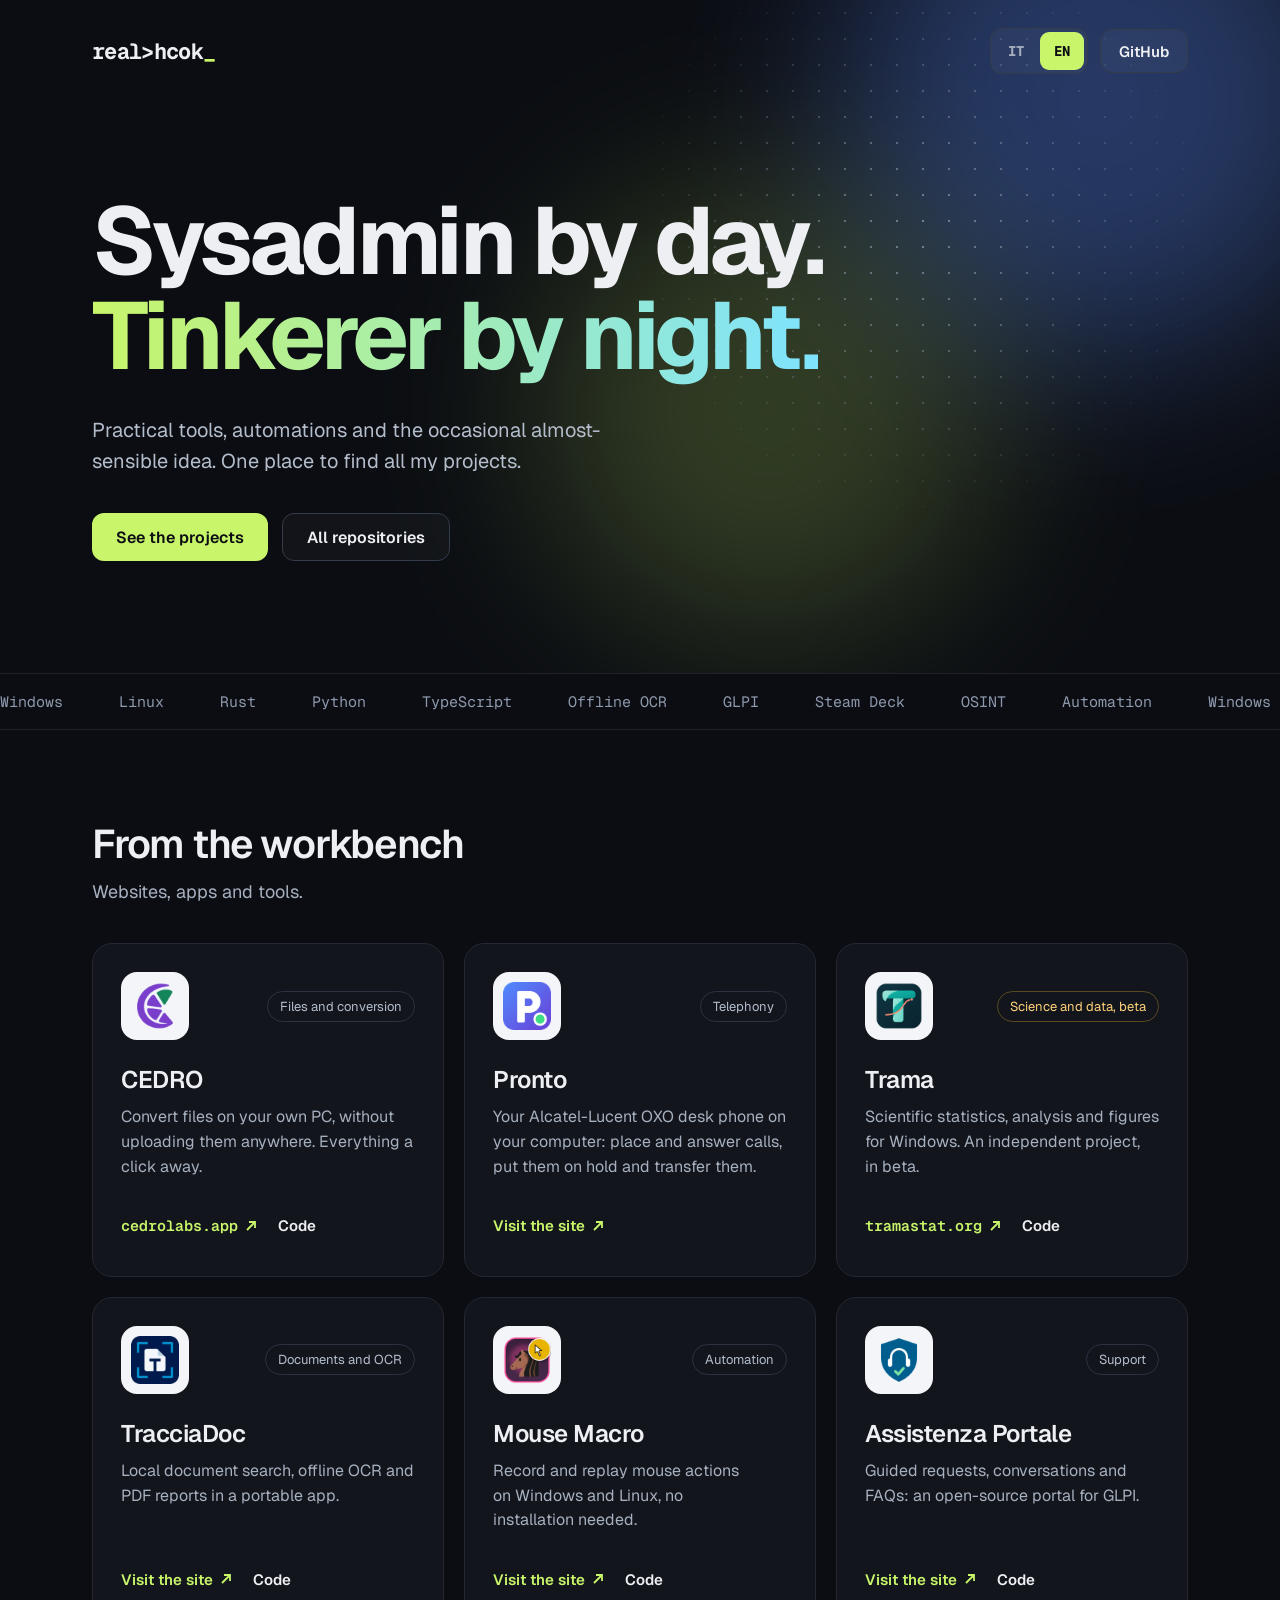
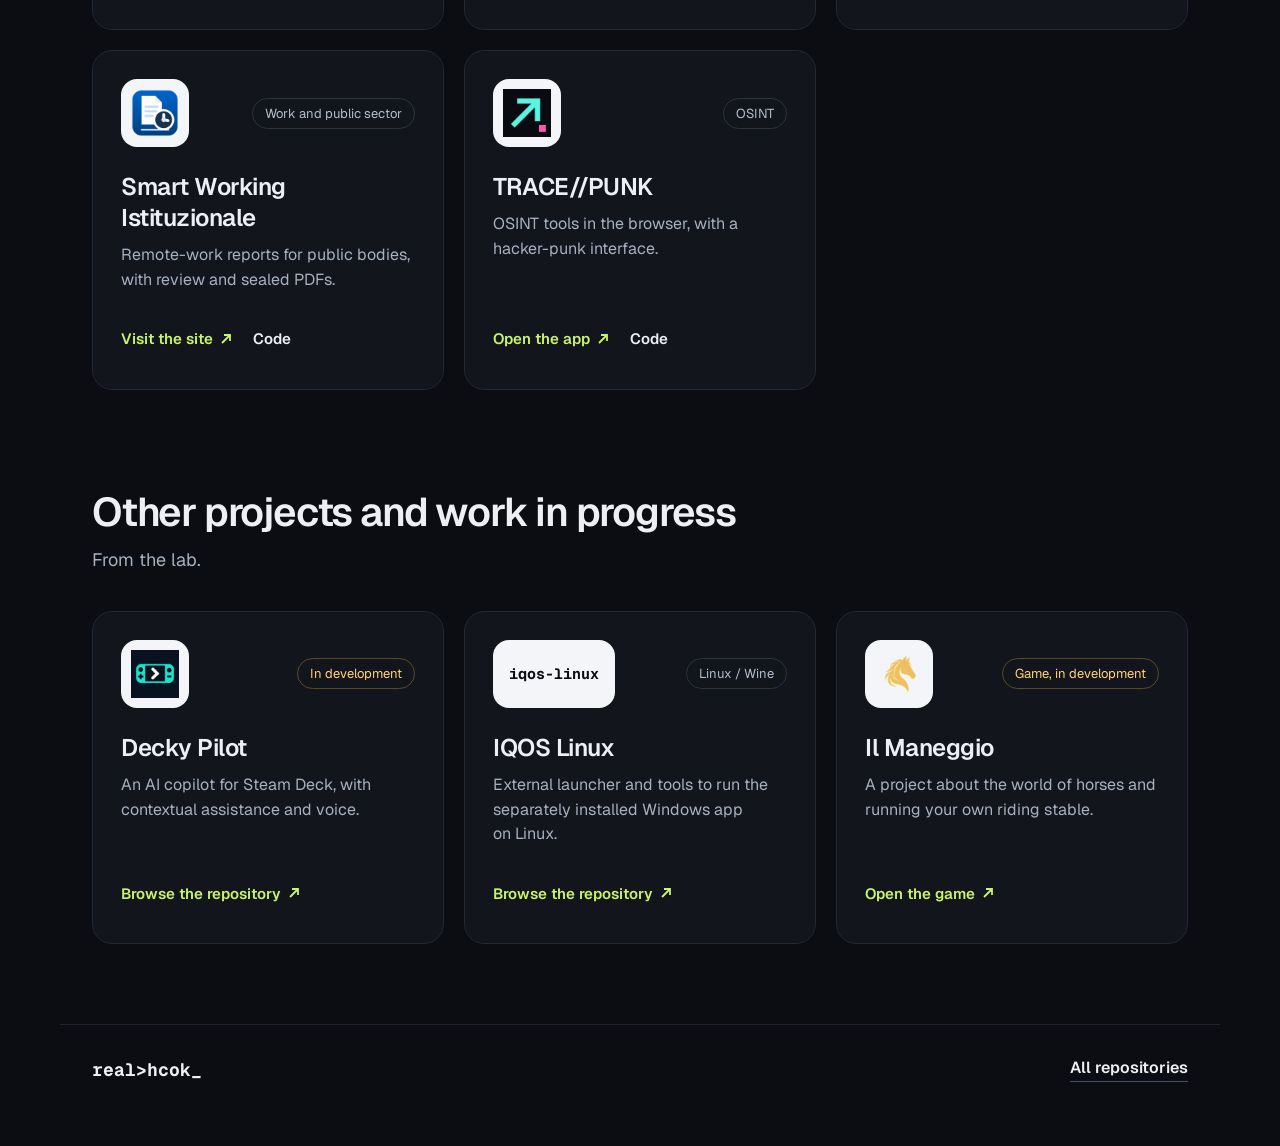
==== commit 66554d00: "Versione inglese della home con selettore lingua - nuova pagina /en/ con testi in inglese e link all" ====
--- a/index.html
+++ b/index.html
@@ -3,11 +3,15 @@
 <head>
 <meta charset="utf-8">
 <meta name="viewport" content="width=device-width, initial-scale=1">
+<script src="/lang.js"></script>
 <meta name="color-scheme" content="dark">
 <meta name="theme-color" content="#0B0D12">
 <title>RealFulvio — software, sistemi ed esperimenti</title>
 <meta name="description" content="L’officina di RealFulvio: CEDRO, Trama, TracciaDoc, automazioni, strumenti open source e progetti in sviluppo.">
 <link rel="canonical" href="https://realhcok.com/">
+<link rel="alternate" hreflang="it" href="https://realhcok.com/">
+<link rel="alternate" hreflang="en" href="https://realhcok.com/en/">
+<link rel="alternate" hreflang="x-default" href="https://realhcok.com/">
 <meta property="og:title" content="RealFulvio — l’officina software">
 <meta property="og:description" content="Sistemista di giorno. Smanettone di notte. Scopri i miei progetti.">
 <meta property="og:type" content="website">
@@ -28,7 +32,10 @@
 <div class="d-dots" aria-hidden="true"></div>
 <header class="d-wrap d-header">
 <div class="d-mono d-brand">real&gt;hcok<span class="d-cursor">_</span></div>
+<div class="d-right">
+<div class="d-lang" role="group" aria-label="Lingua"><a data-lang="it" href="/" hreflang="it" lang="it" aria-current="true">IT</a><a data-lang="en" href="/en/" hreflang="en" lang="en">EN</a></div>
 <a class="d-btn d-btn2 d-btn-sm" href="https://github.com/realfulvio">GitHub</a>
+</div>
 </header>
 <div class="d-wrap d-herobody">
 <h1>
@@ -60,7 +67,7 @@
 <div class="d-top"><div class="d-logo"><img src="assets/cedro.png" width="48" height="48" decoding="async" alt="Logo CEDRO"></div><span class="d-tag">File e conversioni</span></div>
 <h3>CEDRO</h3>
 <p>Converti i file sul tuo PC, senza caricarli online. Tutto a portata di clic.</p>
-<div class="d-links"><a class="d-main d-dom" href="https://cedrolabs.app/" aria-label="Visita il sito di CEDRO: cedrolabs.app">cedrolabs.app<svg width="14" height="14" viewBox="0 0 14 14" fill="none" stroke="currentColor" stroke-width="1.8" aria-hidden="true"><path d="M3 11L11 3M5 3h6v6"/></svg></a><a href="https://github.com/realfulvio/cedro" aria-label="Codice di CEDRO">Codice</a></div>
+<div class="d-links"><a class="d-main d-dom" href="https://cedrolabs.app/" hreflang="it" aria-label="Visita il sito di CEDRO: cedrolabs.app">cedrolabs.app<svg width="14" height="14" viewBox="0 0 14 14" fill="none" stroke="currentColor" stroke-width="1.8" aria-hidden="true"><path d="M3 11L11 3M5 3h6v6"/></svg></a><a href="https://github.com/realfulvio/cedro" aria-label="Codice di CEDRO">Codice</a></div>
 </article>
 
 <article class="d-card" style="animation-delay:.1s">
--- a/styles.css
+++ b/styles.css
@@ -16,6 +16,11 @@
 .d-dots{position:absolute;inset:0;background-image:radial-gradient(#8E99AD 1.2px,transparent 1.6px);background-size:26px 26px;-webkit-mask-image:radial-gradient(420px circle at var(--mx,72%) var(--my,34%),#000,transparent 72%);mask-image:radial-gradient(420px circle at var(--mx,72%) var(--my,34%),#000,transparent 72%);opacity:.75;pointer-events:none}
 .d-header{position:relative;padding-top:28px;display:flex;align-items:center;justify-content:space-between;gap:16px;flex-wrap:wrap}
 .d-brand{font-weight:700;font-size:22px;letter-spacing:-0.03em}
+.d-right{display:flex;align-items:center;gap:12px}
+.d-lang{display:inline-flex;gap:2px;padding:3px;border:1px solid #343B4A;border-radius:12px;background:rgba(255,255,255,.03)}
+.d-lang a{display:inline-flex;align-items:center;justify-content:center;min-width:44px;min-height:38px;border-radius:9px;font-family:'Geist Mono',ui-monospace,SFMono-Regular,Menlo,monospace;font-weight:700;font-size:14px;color:#A7B0BF;text-decoration:none;transition:color .2s ease,background .2s ease}
+.d-lang a:hover{color:#EDEFF3}
+.d-lang a[aria-current="true"]{background:#C8F56A;color:#0B0D12}
 .d-brand-sm{font-weight:700;font-size:18px}
 .d-cursor{animation:d-blink 1.1s steps(1) infinite;color:#C8F56A}
 .d-herobody{position:relative;padding-top:120px;padding-bottom:112px}
